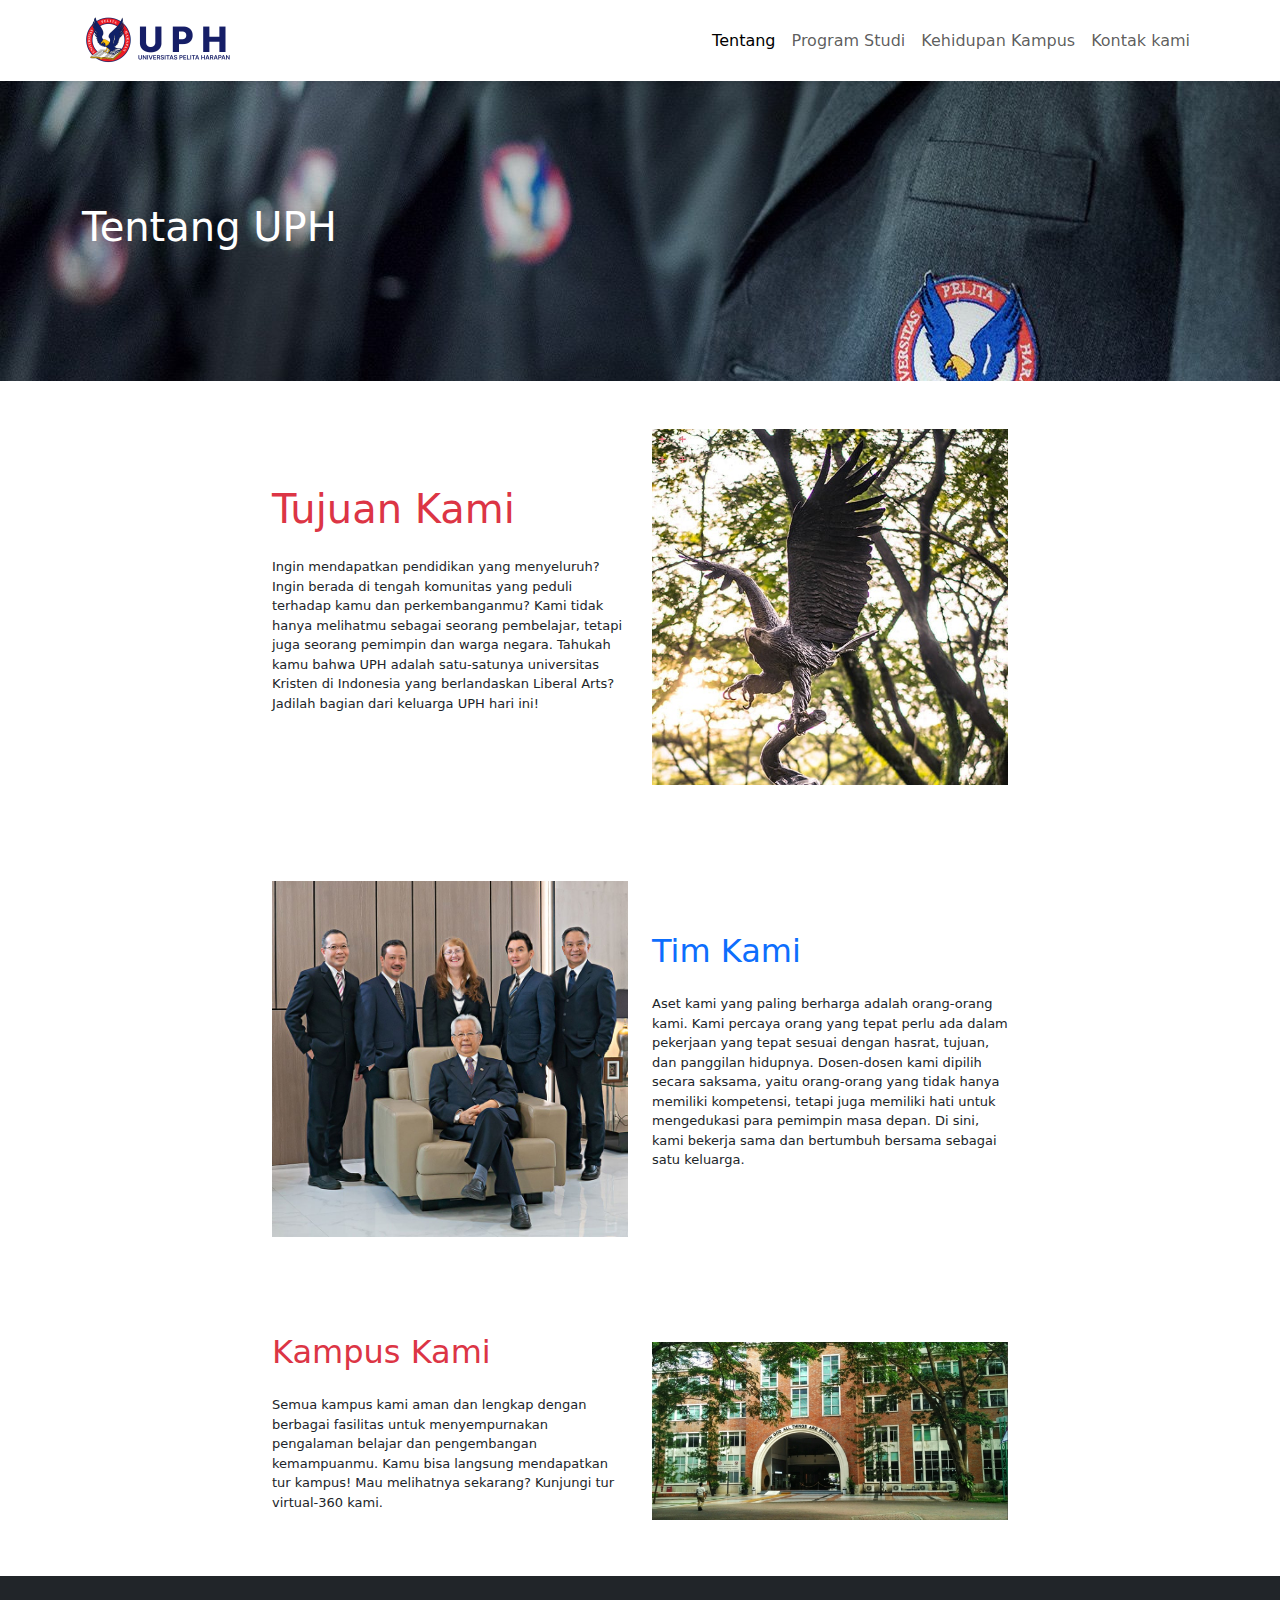
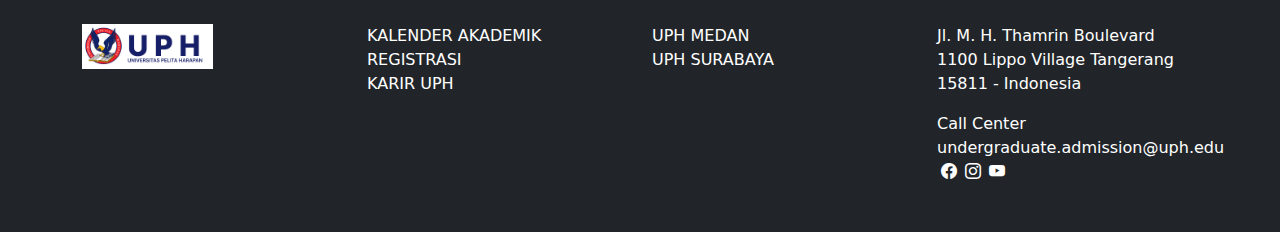
==== about.html @ 1e23c7f3 "init" ====
<!DOCTYPE html>
<html lang="en">
  <head>
    <meta charset="UTF-8" />
    <meta http-equiv="X-UA-Compatible" content="IE=edge" />
    <meta name="viewport" content="width=device-width, initial-scale=1.0" />
    <title>Document</title>
    <link rel="stylesheet" href="assets/bootstrap/css/bootstrap.css" />
    <link rel="stylesheet" href="./assets/css/style.css" />
    <link
      rel="stylesheet"
      href="https://cdn.jsdelivr.net/npm/bootstrap-icons@1.10.4/font/bootstrap-icons.css"
    />
  </head>
  <body>
    <!-- navbar start -->
    <nav class="navbar navbar-light shadow-sm navbar-expand-lg bg-white">
      <div class="container">
        <a class="navbar-brand" href="index.html">
          <img width="50%" src="./assets/images/logo.png" alt="logo"
        /></a>
        <button
          class="navbar-toggler"
          type="button"
          data-bs-toggle="collapse"
          data-bs-target="#navbarSupportedContent"
          aria-controls="navbarSupportedContent"
          aria-expanded="false"
          aria-label="Toggle navigation"
        >
          <span class="navbar-toggler-icon"></span>
        </button>
        <div class="collapse navbar-collapse" id="navbarSupportedContent">
          <ul class="navbar-nav ms-auto mb-2 mb-lg-0">
            <li class="nav-item">
              <a class="nav-link active" aria-current="about" href="about.html"
                >Tentang</a
              >
            </li>
            <li class="nav-item">
              <a class="nav-link" aria-current="page" href="program-studi.html"
                >Program Studi</a
              >
            </li>
            <li class="nav-item">
              <a
                class="nav-link"
                aria-current="page"
                href="kehidupan-kampus.html"
                >Kehidupan Kampus</a
              >
            </li>
            <li class="nav-item">
              <a class="nav-link" aria-current="page" href="kontak-kami.html"
                >Kontak kami</a
              >
            </li>
          </ul>
        </div>
      </div>
    </nav>
    <!-- navbar end -->
    <div>
      <div class="hero-wrapper">
        <div
          class="container text-white d-flex flex-column justify-content-center h-100"
        >
          <h1>Tentang UPH</h1>
        </div>
      </div>
      <div class="container">
        <div class="row justify-content-center py-5 align-items-center">
          <div class="col-lg-4">
            <h2 class="mb-4 text-danger fs-1">Tujuan Kami</h2>
            <p class="text-small">
              Ingin mendapatkan pendidikan yang menyeluruh? Ingin berada di
              tengah komunitas yang peduli terhadap kamu dan perkembanganmu?
              Kami tidak hanya melihatmu sebagai seorang pembelajar, tetapi juga
              seorang pemimpin dan warga negara. Tahukah kamu bahwa UPH adalah
              satu-satunya universitas Kristen di Indonesia yang berlandaskan
              Liberal Arts? Jadilah bagian dari keluarga UPH hari ini!
            </p>
          </div>
          <div class="col-lg-4">
            <img
              class="img-fluid"
              src="./assets/images/about/1.jpg"
              alt="about1"
            />
          </div>
        </div>
        <div class="row justify-content-center py-5 align-items-center">
          <div class="col-lg-4">
            <img
              class="img-fluid"
              src="./assets/images/about/2.jpg"
              alt="about1"
            />
          </div>
          <div class="col-lg-4">
            <h2 class="mb-4 text-primary">Tim Kami</h2>
            <p class="text-small">
              Aset kami yang paling berharga adalah orang-orang kami. Kami
              percaya orang yang tepat perlu ada dalam pekerjaan yang tepat
              sesuai dengan hasrat, tujuan, dan panggilan hidupnya. Dosen-dosen
              kami dipilih secara saksama, yaitu orang-orang yang tidak hanya
              memiliki kompetensi, tetapi juga memiliki hati untuk mengedukasi
              para pemimpin masa depan. Di sini, kami bekerja sama dan bertumbuh
              bersama sebagai satu keluarga.
            </p>
          </div>
        </div>
        <div class="row justify-content-center py-5 align-items-center">
          <div class="col-lg-4">
            <h2 class="mb-4 text-danger">Kampus Kami</h2>
            <p class="text-small">
              Semua kampus kami aman dan lengkap dengan berbagai fasilitas untuk
              menyempurnakan pengalaman belajar dan pengembangan kemampuanmu.
              Kamu bisa langsung mendapatkan tur kampus! Mau melihatnya
              sekarang? Kunjungi tur virtual-360 kami.
            </p>
          </div>
          <div class="col-lg-4">
            <img
              class="img-fluid"
              src="./assets/images/about/3.png"
              alt="about1"
            />
          </div>
        </div>
      </div>
    </div>
    <div class="bg-dark py-5">
      <footer class="container text-white">
        <div class="row">
          <div class="col-lg-3">
            <img width="50%" src="./assets/images/logo.png" alt="" />
          </div>
          <div class="col-lg-3">
            <a class="d-block nav-link" href="#">KALENDER AKADEMIK</a>
            <a class="d-block nav-link" href="#">REGISTRASI</a>
            <a class="d-block nav-link" href="#">KARIR UPH</a>
          </div>

          <div class="col-lg-3">
            <a class="d-block nav-link" href="#">UPH MEDAN</a>
            <a class="d-block nav-link" href="#">UPH SURABAYA</a>
          </div>

          <div class="col-lg-3">
            <p>
              Jl. M. H. Thamrin Boulevard 1100 Lippo Village Tangerang 15811 -
              Indonesia
            </p>
            <a class="d-block nav-link" href="#">Call Center</a>
            <a class="d-block nav-link" href="#"
              >undergraduate.admission@uph.edu</a
            >
            <div class="d-flex">
              <a
                class="nav-link inline-block mx-1"
                href="https://facebook.com"
                target="_blank"
                rel="noopener noreferrer"
              >
                <i class="bi bi-facebook"></i>
              </a>
              <a
                class="nav-link inline-block mx-1"
                href="https://instagram.com"
                target="_blank"
                rel="noopener noreferrer"
              >
                <i class="bi bi-instagram"></i>
              </a>
              <a
                class="nav-link inline-block mx-1"
                href="https://youtube.com"
                target="_blank"
                rel="noopener noreferrer"
              >
                <i class="bi bi-youtube"></i>
              </a>
            </div>
          </div>
        </div>
      </footer>
    </div>

    <script src="./assets/bootstrap/js/bootstrap.bundle.js"></script>
  </body>
</html>
---- assets/css/style.css ----
.hero-wrapper {
  height: 300px;
  background-image: url("/assets/images/hero-about.jpg");
}
.text-small {
  font-size: 13px;
}
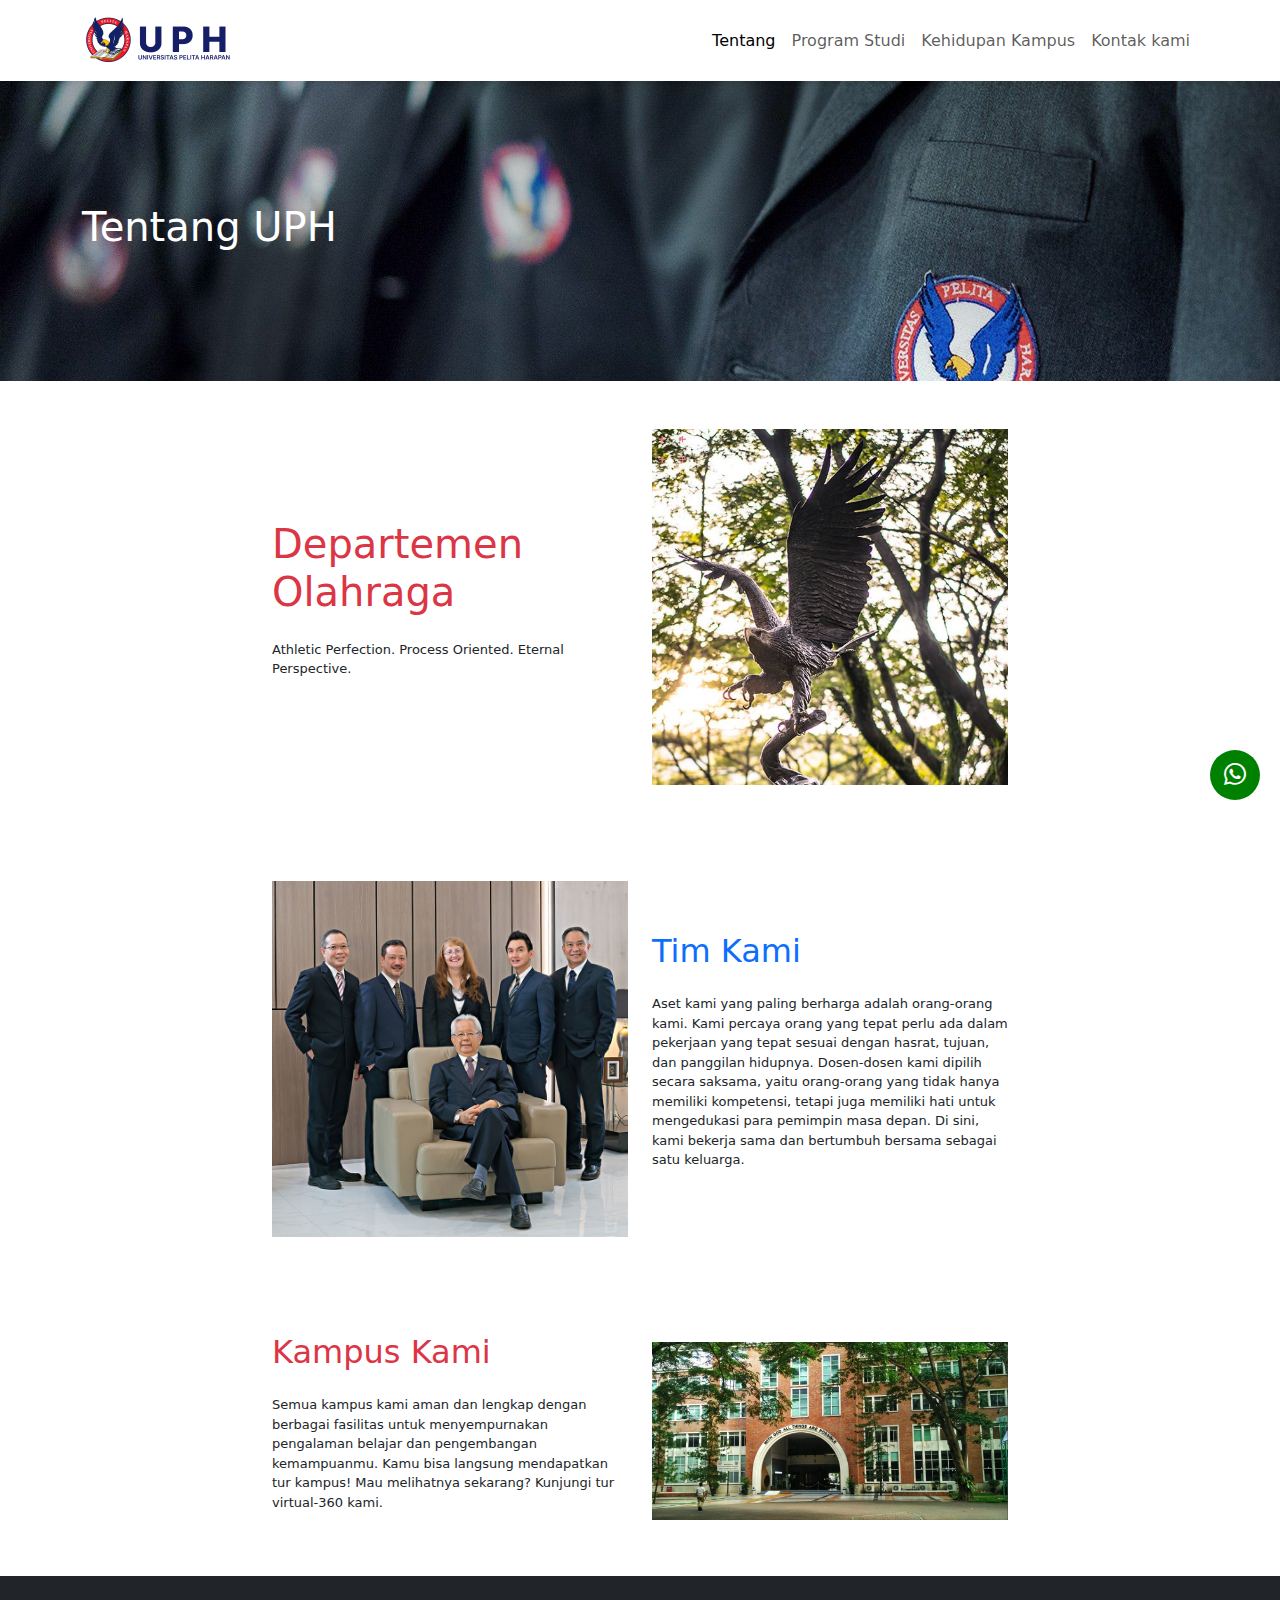
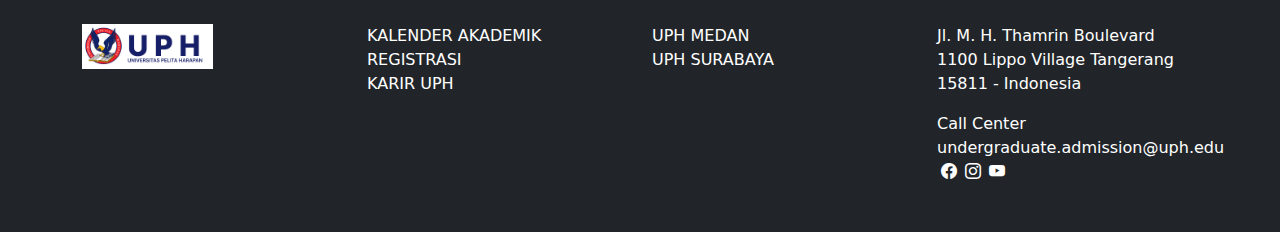
==== commit 68189485: "oke bos" ====
--- a/about.html
+++ b/about.html
@@ -71,14 +71,9 @@
       <div class="container">
         <div class="row justify-content-center py-5 align-items-center">
           <div class="col-lg-4">
-            <h2 class="mb-4 text-danger fs-1">Tujuan Kami</h2>
+            <h2 class="mb-4 text-danger fs-1">Departemen Olahraga</h2>
             <p class="text-small">
-              Ingin mendapatkan pendidikan yang menyeluruh? Ingin berada di
-              tengah komunitas yang peduli terhadap kamu dan perkembanganmu?
-              Kami tidak hanya melihatmu sebagai seorang pembelajar, tetapi juga
-              seorang pemimpin dan warga negara. Tahukah kamu bahwa UPH adalah
-              satu-satunya universitas Kristen di Indonesia yang berlandaskan
-              Liberal Arts? Jadilah bagian dari keluarga UPH hari ini!
+              Athletic Perfection. Process Oriented. Eternal Perspective.
             </p>
           </div>
           <div class="col-lg-4">
@@ -187,6 +182,16 @@
       </footer>
     </div>
 
+    <div class="wa-melayang">
+      <a
+        target="_blank"
+        rel="noopener noreferrer"
+        class="wa-klik"
+        href="https://api.whatsapp.com/send?phone=6281229059319&text=Send20%a20%quote"
+      >
+        <i class="bi bi-whatsapp"></i>
+      </a>
+    </div>
     <script src="./assets/bootstrap/js/bootstrap.bundle.js"></script>
   </body>
 </html>
--- a/assets/css/style.css
+++ b/assets/css/style.css
@@ -5,3 +5,26 @@
 .text-small {
   font-size: 13px;
 }
+
+.wrapper-kehidupan {
+  height: 40vh;
+  background-image: url("/assets/images/kehidupan/taman.png");
+}
+
+.wa-melayang {
+  position: fixed;
+  right: 20px;
+  bottom: 100px;
+}
+
+.wa-klik {
+  display: flex;
+  background-color: green;
+  width: 50px;
+  height: 50px;
+  color: white;
+  justify-content: center;
+  align-items: center;
+  border-radius: 30px;
+  font-size: 22px;
+}
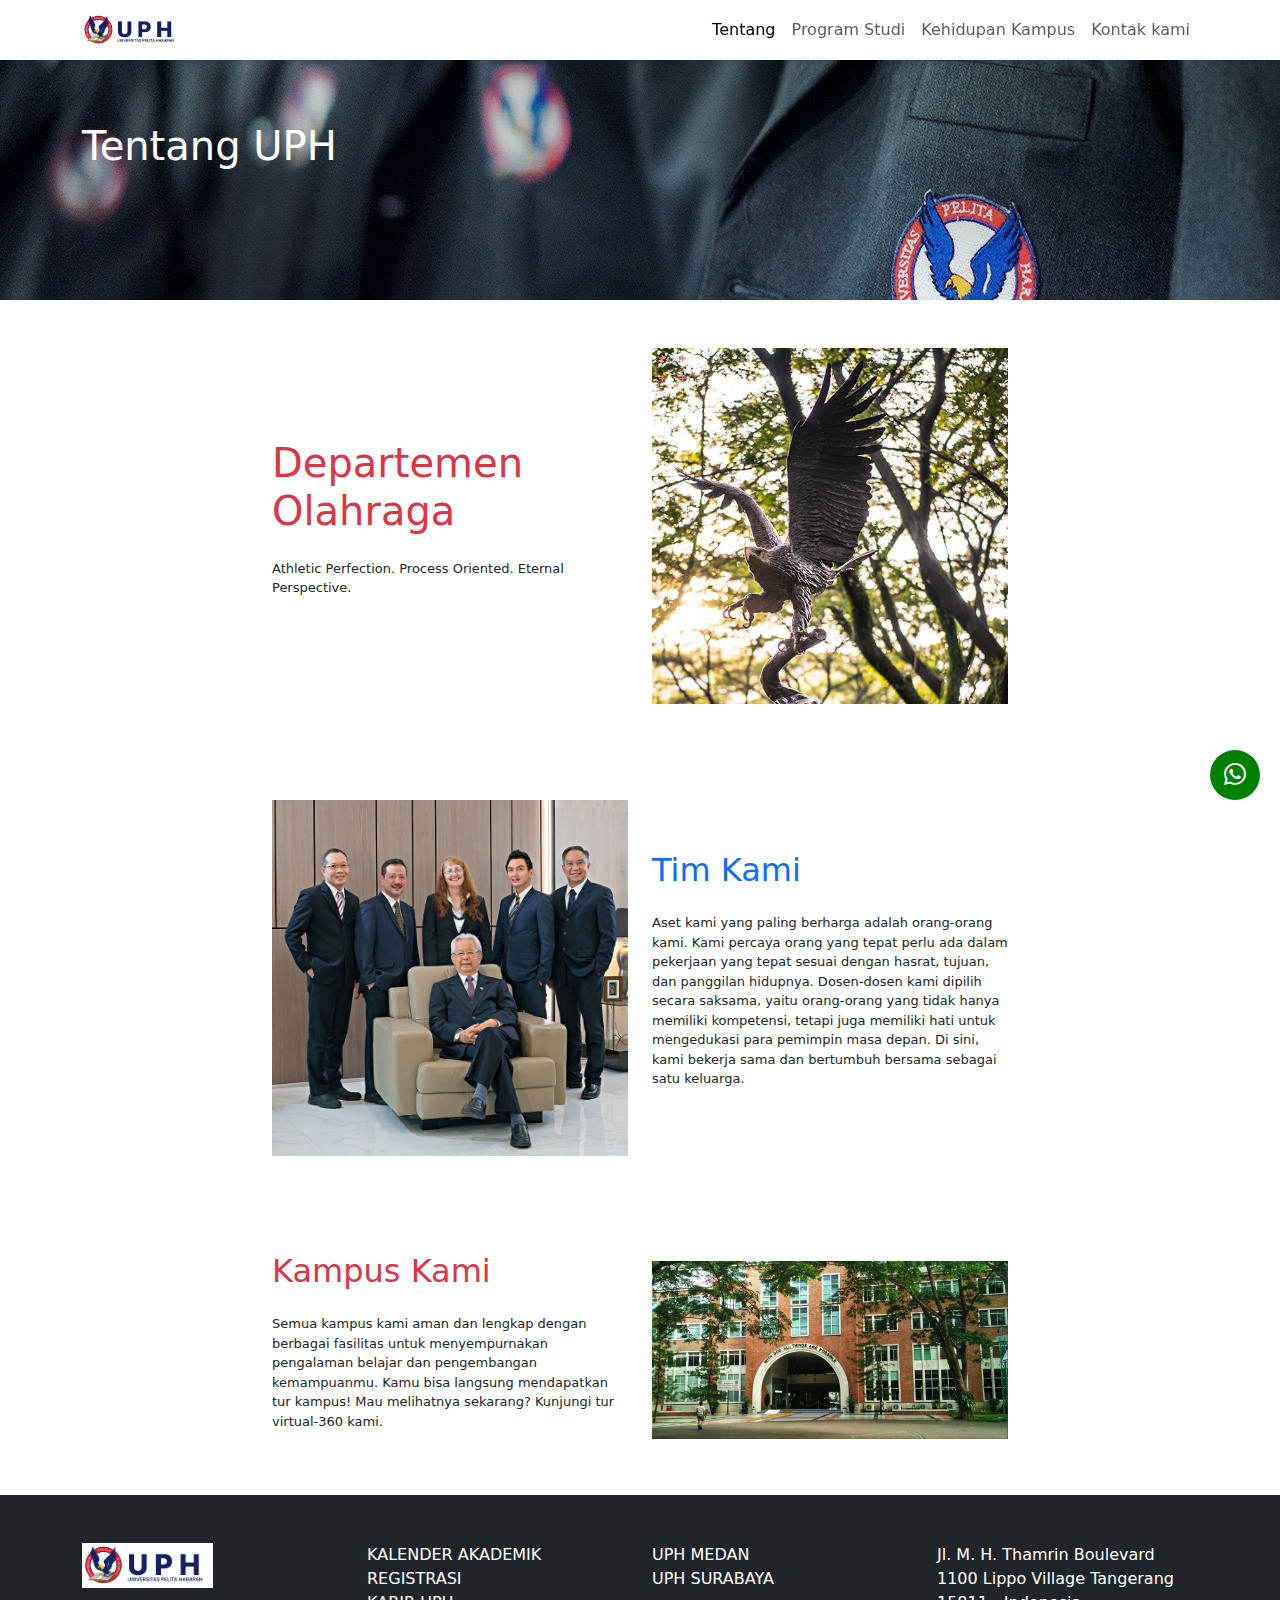
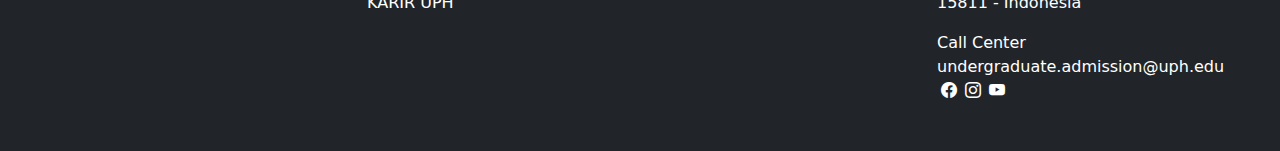
==== commit e3b1960a: "update navbar" ====
--- a/about.html
+++ b/about.html
@@ -14,10 +14,12 @@
   </head>
   <body>
     <!-- navbar start -->
-    <nav class="navbar navbar-light shadow-sm navbar-expand-lg bg-white">
+    <nav
+      class="navbar fixed-top navbar-light shadow-sm navbar-expand-lg bg-white"
+    >
       <div class="container">
         <a class="navbar-brand" href="index.html">
-          <img width="50%" src="./assets/images/logo.png" alt="logo"
+          <img width="100" src="./assets/images/logo.png" alt="logo"
         /></a>
         <button
           class="navbar-toggler"
